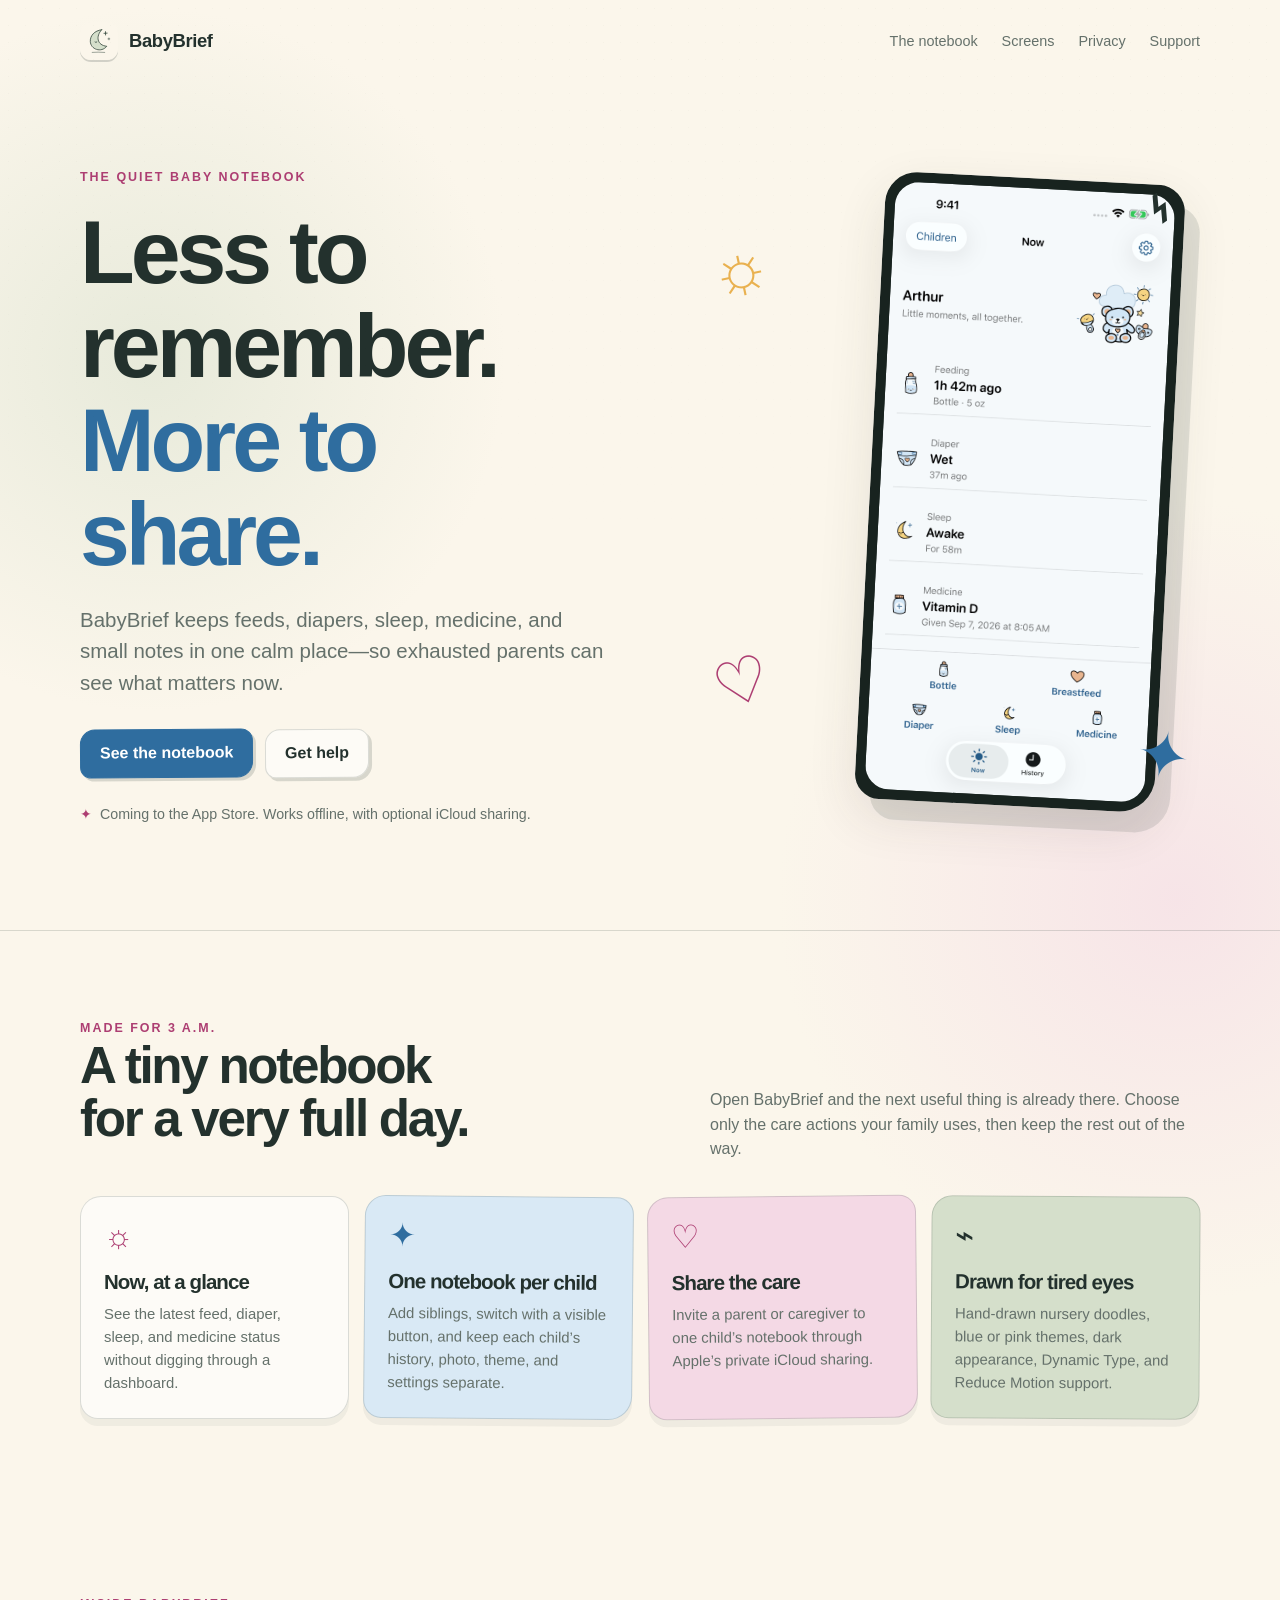
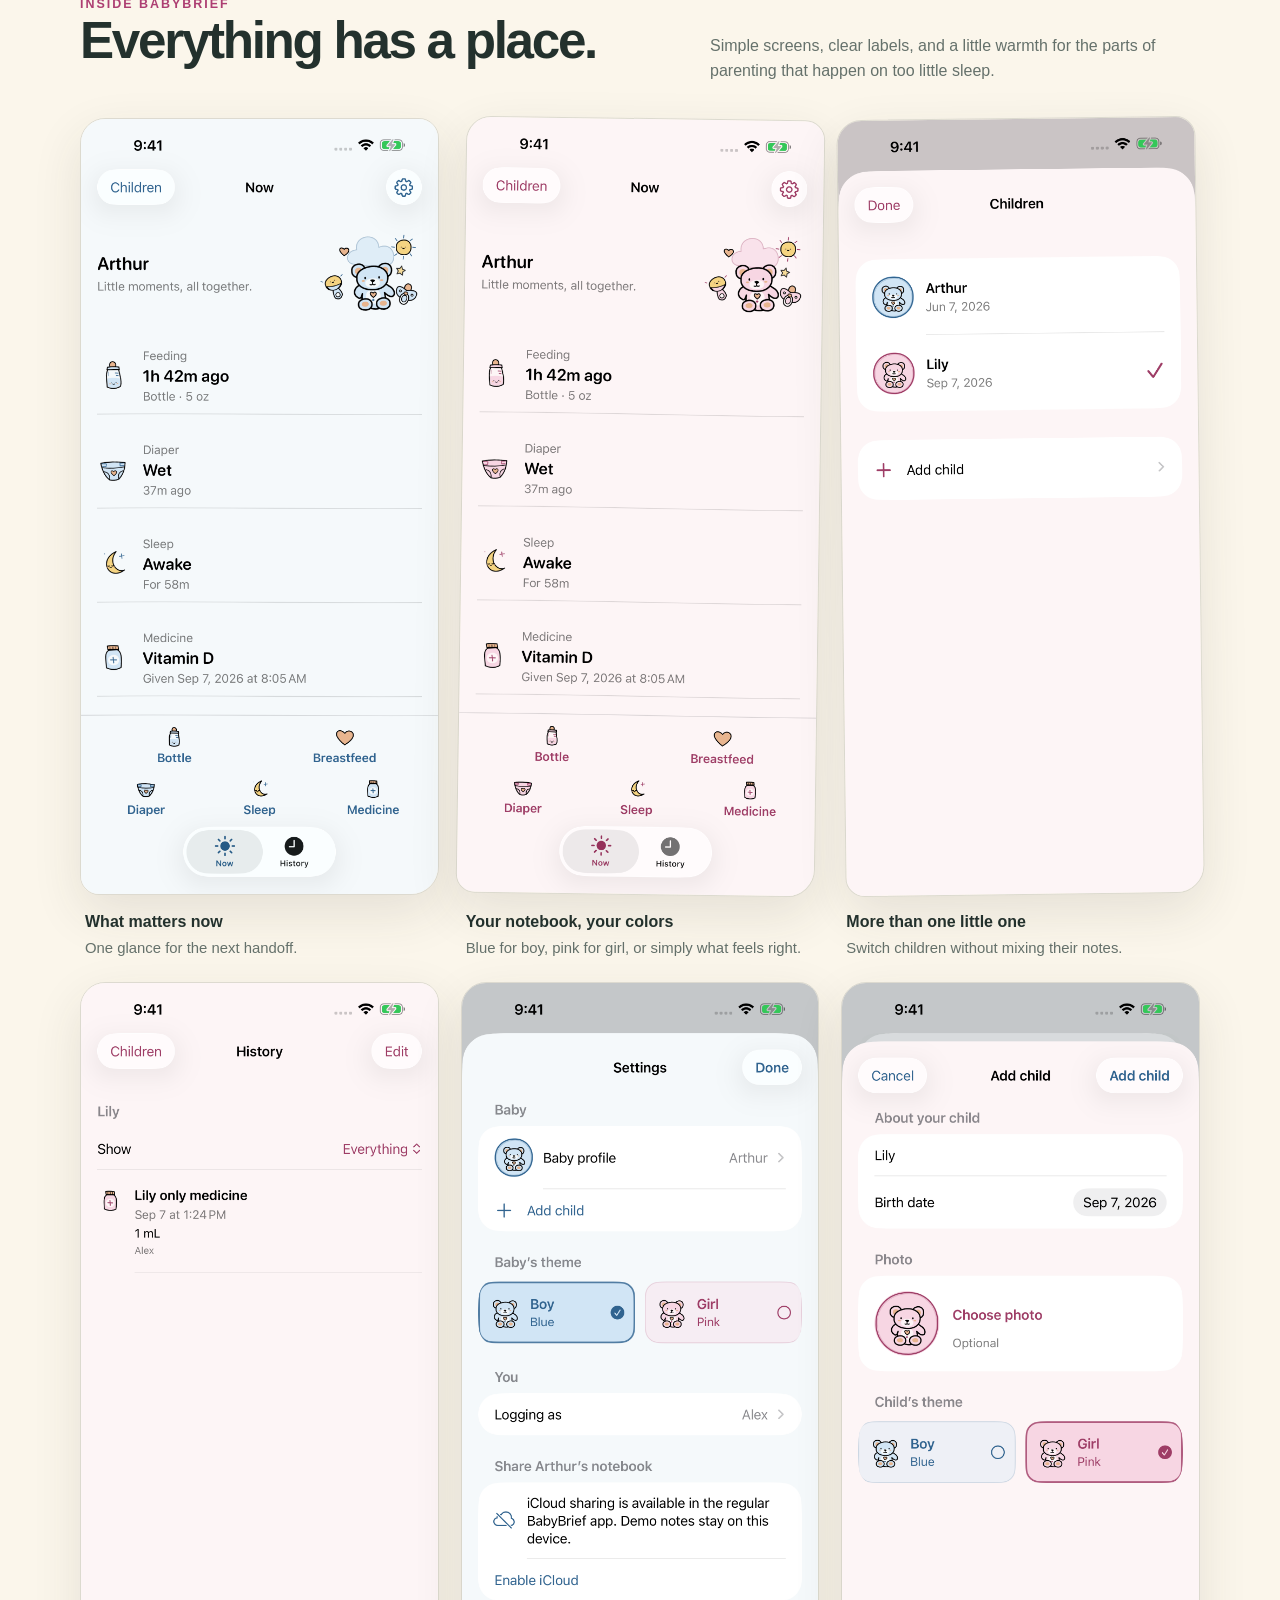
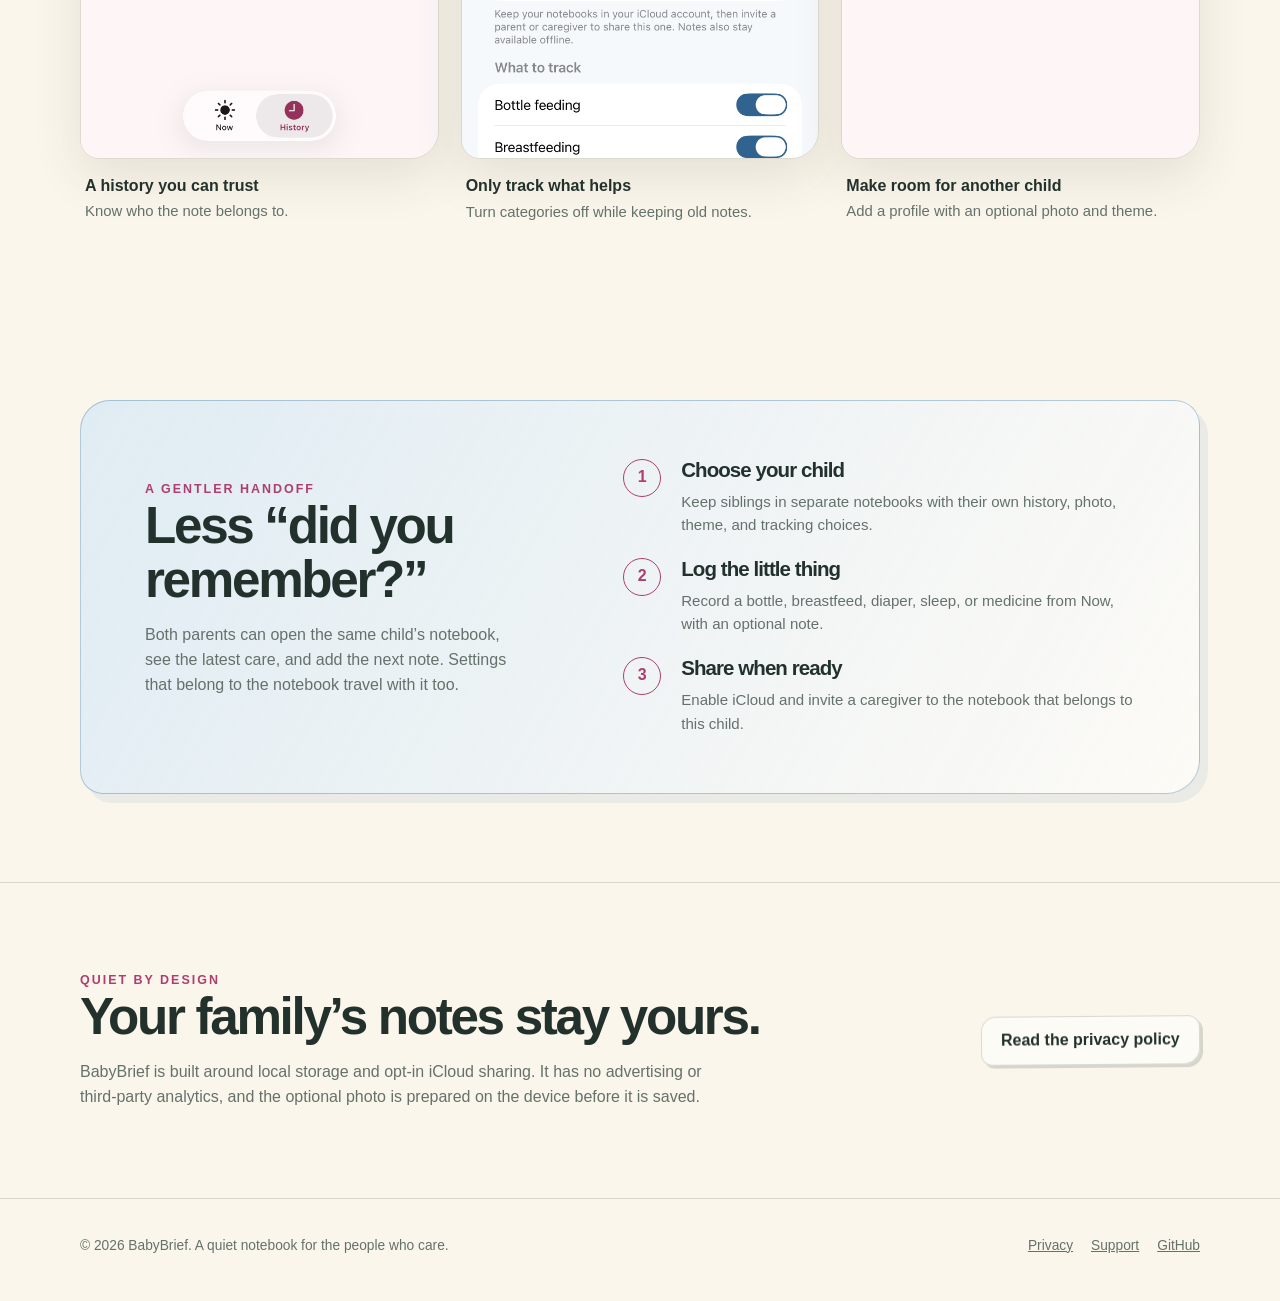
==== site/index.html @ 27a8ae70 "Publish BabyBrief website, privacy policy, and support" ====
<!doctype html>
<html lang="en">
<head>
  <meta charset="utf-8">
  <meta name="viewport" content="width=device-width, initial-scale=1">
  <meta name="theme-color" content="#fbf6eb">
  <meta name="description" content="BabyBrief is a quiet baby notebook for exhausted parents and caregivers. See what matters now, share one notebook per child, and keep the details together.">
  <meta property="og:title" content="BabyBrief — a quieter baby notebook">
  <meta property="og:description" content="Feeds, diapers, sleep, medicine, and the little notes parents need to share.">
  <meta property="og:type" content="website">
  <meta property="og:image" content="https://xwhiptail.github.io/babybrief-site/assets/app-icon.png">
  <link rel="canonical" href="https://xwhiptail.github.io/babybrief-site/">
  <meta name="twitter:card" content="summary">
  <title>BabyBrief — a quieter baby notebook</title>
  <link rel="icon" href="assets/app-icon.svg" type="image/svg+xml">
  <link rel="stylesheet" href="styles.css">
</head>
<body>
  <header class="site-header wrap">
    <a class="brand" href="./" aria-label="BabyBrief home">
      <img src="assets/app-icon.svg" alt="">
      <span>BabyBrief</span>
    </a>
    <nav aria-label="Site navigation">
      <a href="#notebook">The notebook</a>
      <a href="#screens">Screens</a>
      <a href="privacy.html">Privacy</a>
      <a href="support.html">Support</a>
    </nav>
  </header>

  <main>
    <section class="hero wrap">
      <div>
        <div class="eyebrow">The quiet baby notebook</div>
        <h1>Less to remember.<br><span>More to share.</span></h1>
        <p class="lede">BabyBrief keeps feeds, diapers, sleep, medicine, and small notes in one calm place—so exhausted parents can see what matters now.</p>
        <div class="actions">
          <a class="button" href="#notebook">See the notebook</a>
          <a class="button secondary" href="support.html">Get help</a>
        </div>
        <div class="hero-note">Coming to the App Store. Works offline, with optional iCloud sharing.</div>
      </div>
      <div class="hero-art" aria-hidden="true">
        <div class="doodle sun">☼</div>
        <div class="doodle heart">♡</div>
        <div class="doodle star">✦</div>
        <div class="doodle line">⌁</div>
        <div class="hero-phone"><img src="assets/now-light.png" alt=""></div>
      </div>
    </section>

    <section id="notebook" class="section kickered">
      <div class="wrap">
        <div class="section-intro">
          <div>
            <div class="eyebrow">Made for 3 a.m.</div>
            <h2>A tiny notebook<br>for a very full day.</h2>
          </div>
          <p>Open BabyBrief and the next useful thing is already there. Choose only the care actions your family uses, then keep the rest out of the way.</p>
        </div>
        <div class="feature-grid">
          <article class="feature">
            <span class="feature-mark" aria-hidden="true">☼</span>
            <h3>Now, at a glance</h3>
            <p>See the latest feed, diaper, sleep, and medicine status without digging through a dashboard.</p>
          </article>
          <article class="feature">
            <span class="feature-mark" aria-hidden="true">✦</span>
            <h3>One notebook per child</h3>
            <p>Add siblings, switch with a visible button, and keep each child’s history, photo, theme, and settings separate.</p>
          </article>
          <article class="feature">
            <span class="feature-mark" aria-hidden="true">♡</span>
            <h3>Share the care</h3>
            <p>Invite a parent or caregiver to one child’s notebook through Apple’s private iCloud sharing.</p>
          </article>
          <article class="feature">
            <span class="feature-mark" aria-hidden="true">⌁</span>
            <h3>Drawn for tired eyes</h3>
            <p>Hand-drawn nursery doodles, blue or pink themes, dark appearance, Dynamic Type, and Reduce Motion support.</p>
          </article>
        </div>
      </div>
    </section>

    <section id="screens" class="section">
      <div class="wrap">
        <div class="section-intro">
          <div>
            <div class="eyebrow">Inside BabyBrief</div>
            <h2>Everything has a place.</h2>
          </div>
          <p>Simple screens, clear labels, and a little warmth for the parts of parenting that happen on too little sleep.</p>
        </div>
        <div class="screens">
          <figure class="screen-card">
            <img src="assets/now-light.png" alt="BabyBrief Now screen showing status rows and direct care actions" loading="lazy">
            <figcaption><strong>What matters now</strong>One glance for the next handoff.</figcaption>
          </figure>
          <figure class="screen-card">
            <img src="assets/now-pink.png" alt="BabyBrief pink notebook theme with hand-drawn nursery doodles" loading="lazy">
            <figcaption><strong>Your notebook, your colors</strong>Blue for boy, pink for girl, or simply what feels right.</figcaption>
          </figure>
          <figure class="screen-card">
            <img src="assets/children.png" alt="BabyBrief Children picker showing two separate child profiles" loading="lazy">
            <figcaption><strong>More than one little one</strong>Switch children without mixing their notes.</figcaption>
          </figure>
          <figure class="screen-card">
            <img src="assets/history-second-child.png" alt="BabyBrief History screen showing a child name and a medicine note" loading="lazy">
            <figcaption><strong>A history you can trust</strong>Know who the note belongs to.</figcaption>
          </figure>
          <figure class="screen-card">
            <img src="assets/settings-tracking.png" alt="BabyBrief Settings screen with tracking choices" loading="lazy">
            <figcaption><strong>Only track what helps</strong>Turn categories off while keeping old notes.</figcaption>
          </figure>
          <figure class="screen-card">
            <img src="assets/add-child.png" alt="BabyBrief Add child screen with photo and theme choices" loading="lazy">
            <figcaption><strong>Make room for another child</strong>Add a profile with an optional photo and theme.</figcaption>
          </figure>
        </div>
      </div>
    </section>

    <section class="section wrap">
      <div class="story">
        <div>
          <div class="eyebrow">A gentler handoff</div>
          <h2>Less “did you remember?”</h2>
          <p>Both parents can open the same child’s notebook, see the latest care, and add the next note. Settings that belong to the notebook travel with it too.</p>
        </div>
        <div class="steps">
          <div class="step"><span class="step-number">1</span><div><h3>Choose your child</h3><p>Keep siblings in separate notebooks with their own history, photo, theme, and tracking choices.</p></div></div>
          <div class="step"><span class="step-number">2</span><div><h3>Log the little thing</h3><p>Record a bottle, breastfeed, diaper, sleep, or medicine from Now, with an optional note.</p></div></div>
          <div class="step"><span class="step-number">3</span><div><h3>Share when ready</h3><p>Enable iCloud and invite a caregiver to the notebook that belongs to this child.</p></div></div>
        </div>
      </div>
    </section>

    <section class="section kickered">
      <div class="wrap privacy-callout">
        <div>
          <div class="eyebrow">Quiet by design</div>
          <h2>Your family’s notes stay yours.</h2>
          <p>BabyBrief is built around local storage and opt-in iCloud sharing. It has no advertising or third-party analytics, and the optional photo is prepared on the device before it is saved.</p>
        </div>
        <a class="button secondary" href="privacy.html">Read the privacy policy</a>
      </div>
    </section>
  </main>

  <footer class="site-footer">
    <div class="wrap footer-row">
      <p>© 2026 BabyBrief. A quiet notebook for the people who care.</p>
      <div class="footer-links"><a href="privacy.html">Privacy</a><a href="support.html">Support</a><a href="https://github.com/xwhiptail/babybrief-site">GitHub</a></div>
    </div>
  </footer>
</body>
</html>
---- site/styles.css ----
:root {
  --paper: #fbf6eb;
  --paper-deep: #f2e9da;
  --ink: #23312d;
  --muted: #65716b;
  --blue: #2f6d9f;
  --blue-soft: #d9e9f5;
  --pink: #ad3e72;
  --pink-soft: #f4d9e5;
  --sage: #d5dfcb;
  --line: rgba(35, 49, 45, 0.16);
  --shadow: 0 18px 50px rgba(59, 58, 49, 0.11);
  color: var(--ink);
  background: var(--paper);
  font-family: ui-rounded, "SF Pro Rounded", -apple-system, BlinkMacSystemFont, "Segoe UI", sans-serif;
  font-synthesis: none;
  text-rendering: optimizeLegibility;
}

* { box-sizing: border-box; }

html { scroll-behavior: smooth; }

body {
  margin: 0;
  min-width: 320px;
  background:
    radial-gradient(circle at 12% 8%, rgba(213, 223, 203, 0.52), transparent 22rem),
    radial-gradient(circle at 92% 20%, rgba(244, 217, 229, 0.62), transparent 25rem),
    var(--paper);
  line-height: 1.55;
}

body::before {
  content: "";
  position: fixed;
  inset: 0;
  pointer-events: none;
  opacity: 0.24;
  background-image: radial-gradient(rgba(35, 49, 45, 0.11) 0.7px, transparent 0.7px);
  background-size: 17px 17px;
  mask-image: linear-gradient(to bottom, black, transparent 70%);
}

a { color: inherit; }

.wrap {
  width: min(1120px, calc(100% - 40px));
  margin-inline: auto;
}

.site-header {
  display: flex;
  align-items: center;
  justify-content: space-between;
  gap: 24px;
  padding: 22px 0;
}

.brand {
  display: inline-flex;
  align-items: center;
  gap: 11px;
  color: var(--ink);
  font-size: 1.15rem;
  font-weight: 750;
  letter-spacing: -0.02em;
  text-decoration: none;
}

.brand img { width: 38px; height: 38px; border-radius: 11px; box-shadow: 0 2px 0 rgba(35, 49, 45, 0.18); }

nav { display: flex; align-items: center; gap: 24px; color: var(--muted); font-size: 0.9rem; }
nav a { text-decoration: none; }
nav a:hover, nav a:focus-visible { color: var(--pink); }

.hero {
  display: grid;
  grid-template-columns: minmax(0, 1.03fr) minmax(300px, 0.97fr);
  align-items: center;
  gap: clamp(36px, 7vw, 88px);
  min-height: 650px;
  padding: 72px 0 90px;
}

.eyebrow {
  color: var(--pink);
  font-size: 0.78rem;
  font-weight: 800;
  letter-spacing: 0.16em;
  text-transform: uppercase;
}

h1, h2, h3, p { margin-top: 0; }
h1, h2, h3 { letter-spacing: -0.045em; line-height: 1.05; }
h1 { max-width: 680px; margin: 18px 0 22px; font-size: clamp(3.2rem, 7vw, 6.4rem); font-weight: 780; }
h1 span { color: var(--blue); }
h2 { margin-bottom: 16px; font-size: clamp(2.1rem, 4vw, 3.45rem); }
h3 { margin-bottom: 10px; font-size: 1.28rem; }

.lede { max-width: 590px; margin-bottom: 30px; color: var(--muted); font-size: clamp(1.08rem, 1.7vw, 1.28rem); }

.actions { display: flex; flex-wrap: wrap; align-items: center; gap: 12px; }
.button {
  display: inline-flex;
  align-items: center;
  justify-content: center;
  min-height: 47px;
  padding: 11px 19px;
  border: 1.5px solid var(--blue);
  border-radius: 15px 12px 16px 11px;
  background: var(--blue);
  color: #fff;
  font-weight: 750;
  text-decoration: none;
  box-shadow: 3px 3px 0 rgba(35, 49, 45, 0.16);
  transform: rotate(-0.45deg);
  transition: transform 160ms ease, box-shadow 160ms ease;
}
.button:hover, .button:focus-visible { transform: translateY(-2px) rotate(0.2deg); box-shadow: 5px 6px 0 rgba(35, 49, 45, 0.16); }
.button.secondary { border-color: var(--line); background: rgba(255, 255, 255, 0.55); color: var(--ink); }

.hero-note {
  display: inline-flex;
  gap: 8px;
  margin-top: 25px;
  color: var(--muted);
  font-size: 0.89rem;
}
.hero-note::before { content: "✦"; color: var(--pink); }

.hero-art { position: relative; padding: 24px 0 34px; }
.hero-phone {
  position: relative;
  margin: 0 6% 0 auto;
  width: min(300px, 74%);
  padding: 9px;
  border: 1px solid rgba(35, 49, 45, 0.2);
  border-radius: 32px 27px 36px 25px;
  background: #18231f;
  box-shadow: 16px 20px 0 rgba(35, 49, 45, 0.12), var(--shadow);
  transform: rotate(3deg);
}
.hero-phone img { display: block; width: 100%; height: auto; border-radius: 24px; }
.doodle { position: absolute; z-index: 2; user-select: none; }
.doodle.sun { left: 2%; top: 9%; color: #e9b14f; font-size: 4.2rem; transform: rotate(-12deg); }
.doodle.heart { left: 3%; bottom: 16%; color: var(--pink); font-size: 3.9rem; transform: rotate(-18deg); }
.doodle.star { right: 2%; bottom: 5%; color: var(--blue); font-size: 4rem; transform: rotate(13deg); }
.doodle.line { right: 4%; top: 1%; color: var(--ink); font-size: 3.7rem; transform: rotate(55deg); }

.section { padding: 88px 0; }
.section.kickered { border-top: 1px solid var(--line); }
.section-intro { display: flex; justify-content: space-between; align-items: end; gap: 34px; margin-bottom: 34px; }
.section-intro p { max-width: 490px; margin-bottom: 0; color: var(--muted); }

.feature-grid { display: grid; grid-template-columns: repeat(4, 1fr); gap: 15px; }
.feature {
  min-height: 210px;
  padding: 23px;
  border: 1px solid var(--line);
  border-radius: 21px 17px 24px 18px;
  background: rgba(255, 255, 255, 0.6);
  box-shadow: 0 7px 0 rgba(35, 49, 45, 0.05);
}
.feature:nth-child(2) { background: var(--blue-soft); transform: rotate(0.55deg); }
.feature:nth-child(3) { background: var(--pink-soft); transform: rotate(-0.6deg); }
.feature:nth-child(4) { background: var(--sage); transform: rotate(0.35deg); }
.feature-mark { display: block; height: 36px; margin-bottom: 15px; color: var(--pink); font-size: 2rem; line-height: 1; }
.feature:nth-child(2) .feature-mark { color: var(--blue); }
.feature:nth-child(4) .feature-mark { color: var(--ink); }
.feature p { margin-bottom: 0; color: var(--muted); font-size: 0.93rem; }

.screens { display: grid; grid-template-columns: repeat(3, 1fr); gap: 22px; align-items: start; }
.screen-card { margin: 0; }
.screen-card img {
  display: block;
  width: 100%;
  border: 1px solid rgba(35, 49, 45, 0.14);
  border-radius: 25px 20px 28px 19px;
  box-shadow: var(--shadow);
}
.screen-card:nth-child(2) img { transform: rotate(0.8deg); }
.screen-card:nth-child(3) img { transform: rotate(-0.7deg); }
.screen-card figcaption { padding: 15px 5px 0; color: var(--muted); font-size: 0.93rem; }
.screen-card figcaption strong { display: block; margin-bottom: 2px; color: var(--ink); font-size: 1rem; }

.story {
  display: grid;
  grid-template-columns: 0.85fr 1.15fr;
  gap: clamp(35px, 8vw, 100px);
  align-items: center;
  padding: 58px clamp(24px, 5vw, 70px);
  border: 1.5px solid rgba(47, 109, 159, 0.35);
  border-radius: 30px 25px 34px 23px;
  background: linear-gradient(120deg, rgba(217, 233, 245, 0.82), rgba(255, 255, 255, 0.55));
  box-shadow: 8px 9px 0 rgba(47, 109, 159, 0.08);
}
.story p { color: var(--muted); }
.steps { display: grid; gap: 21px; }
.step { display: grid; grid-template-columns: 42px 1fr; gap: 16px; align-items: start; }
.step-number { display: grid; place-items: center; width: 38px; height: 38px; border: 1.5px solid var(--pink); border-radius: 50%; color: var(--pink); font-weight: 800; }
.step p { margin-bottom: 0; font-size: 0.94rem; }

.privacy-callout { display: grid; grid-template-columns: 1fr auto; gap: 26px; align-items: center; }
.privacy-callout p { max-width: 650px; margin-bottom: 0; color: var(--muted); }

.site-footer { padding: 36px 0 45px; border-top: 1px solid var(--line); color: var(--muted); font-size: 0.86rem; }
.footer-row { display: flex; justify-content: space-between; gap: 22px; }
.footer-row p { margin-bottom: 0; }
.footer-links { display: flex; gap: 18px; }

.policy { max-width: 780px; padding: 70px 0 90px; }
.policy h1 { margin-bottom: 14px; font-size: clamp(2.7rem, 6vw, 5rem); }
.policy .updated { color: var(--muted); }
.policy h2 { margin-top: 46px; font-size: 1.75rem; }
.policy p, .policy li { color: #4f5b55; }
.policy ul { padding-left: 1.25rem; }
.policy a { color: var(--blue); }

:focus-visible { outline: 3px solid #e5a62f; outline-offset: 4px; }

@media (max-width: 850px) {
  .hero { grid-template-columns: 1fr; min-height: auto; padding-top: 52px; }
  .hero-art { max-width: 580px; width: 100%; margin: 0 auto; }
  .feature-grid { grid-template-columns: repeat(2, 1fr); }
  .story { grid-template-columns: 1fr; }
  .privacy-callout { grid-template-columns: 1fr; }
}

@media (max-width: 580px) {
  .wrap { width: min(calc(100% - 28px), 1120px); }
  .site-header { align-items: flex-start; flex-wrap: wrap; gap: 14px; }
  nav { gap: 12px; font-size: 0.78rem; }
  nav a:nth-child(2) { display: none; }
  h1 { font-size: clamp(2.9rem, 15vw, 4.5rem); }
  .hero { padding: 38px 0 55px; }
  .hero-phone { margin-right: 8%; width: min(255px, 78%); }
  .doodle.sun { font-size: 3rem; }
  .doodle.heart { font-size: 2.8rem; }
  .doodle.star { font-size: 3rem; }
  .feature-grid, .screens { grid-template-columns: 1fr; }
  .section { padding: 62px 0; }
  .section-intro { display: block; }
  .section-intro p { margin-top: 16px; }
  .footer-row { display: block; }
  .footer-links { margin-top: 12px; }
}

@media (prefers-reduced-motion: reduce) {
  *, *::before, *::after { scroll-behavior: auto !important; transition: none !important; }
}
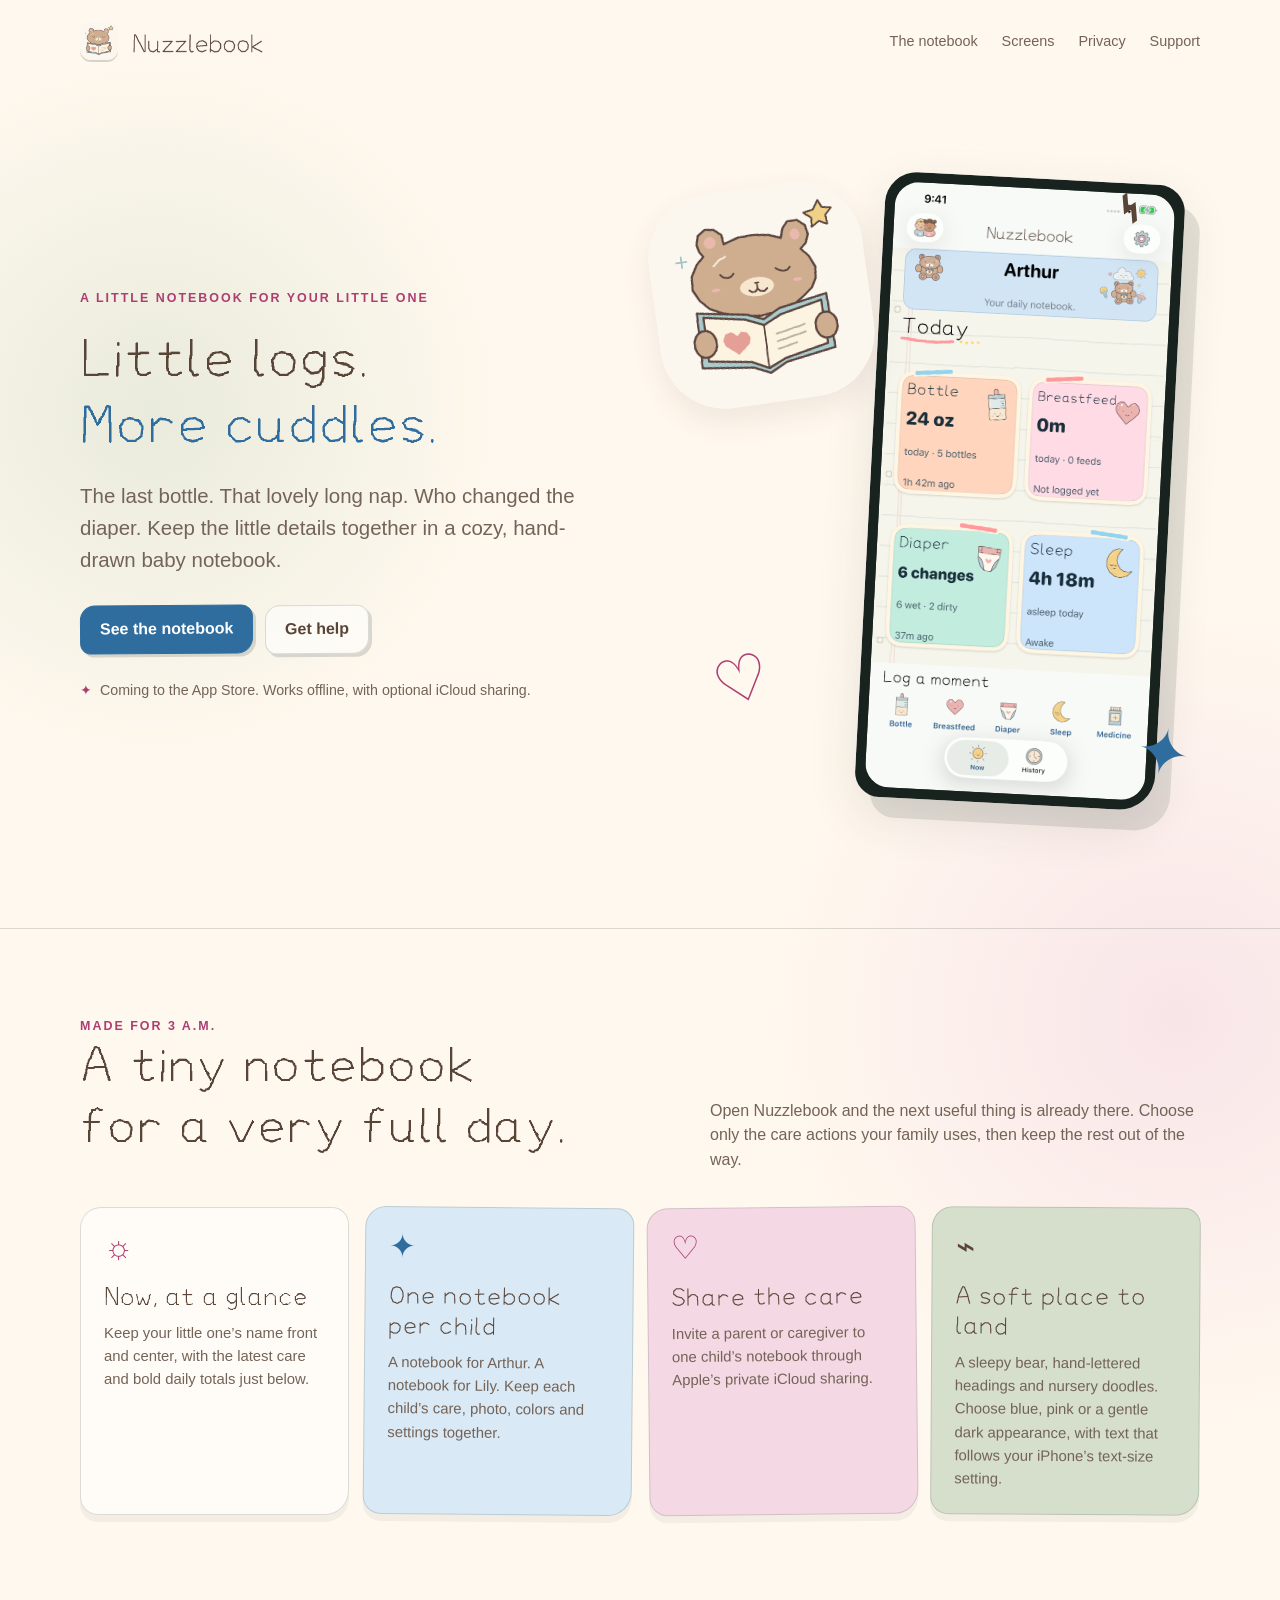
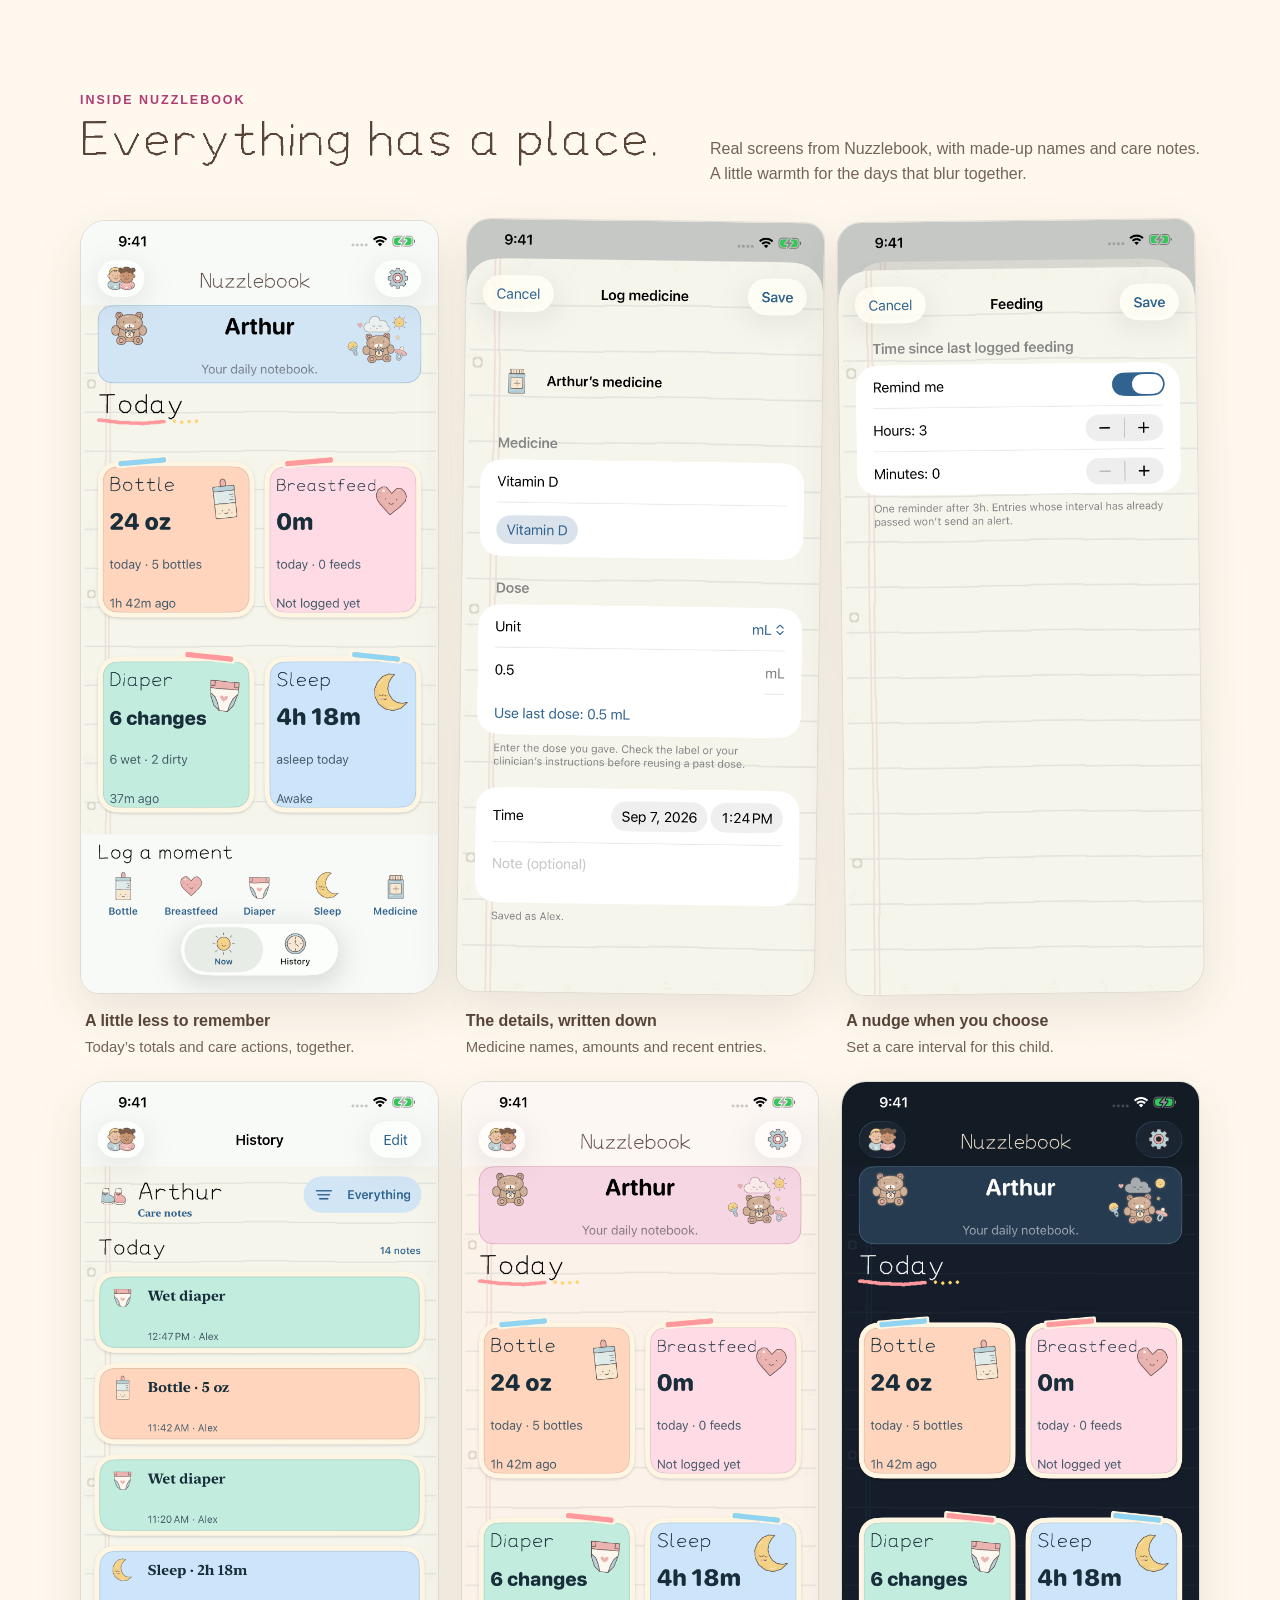
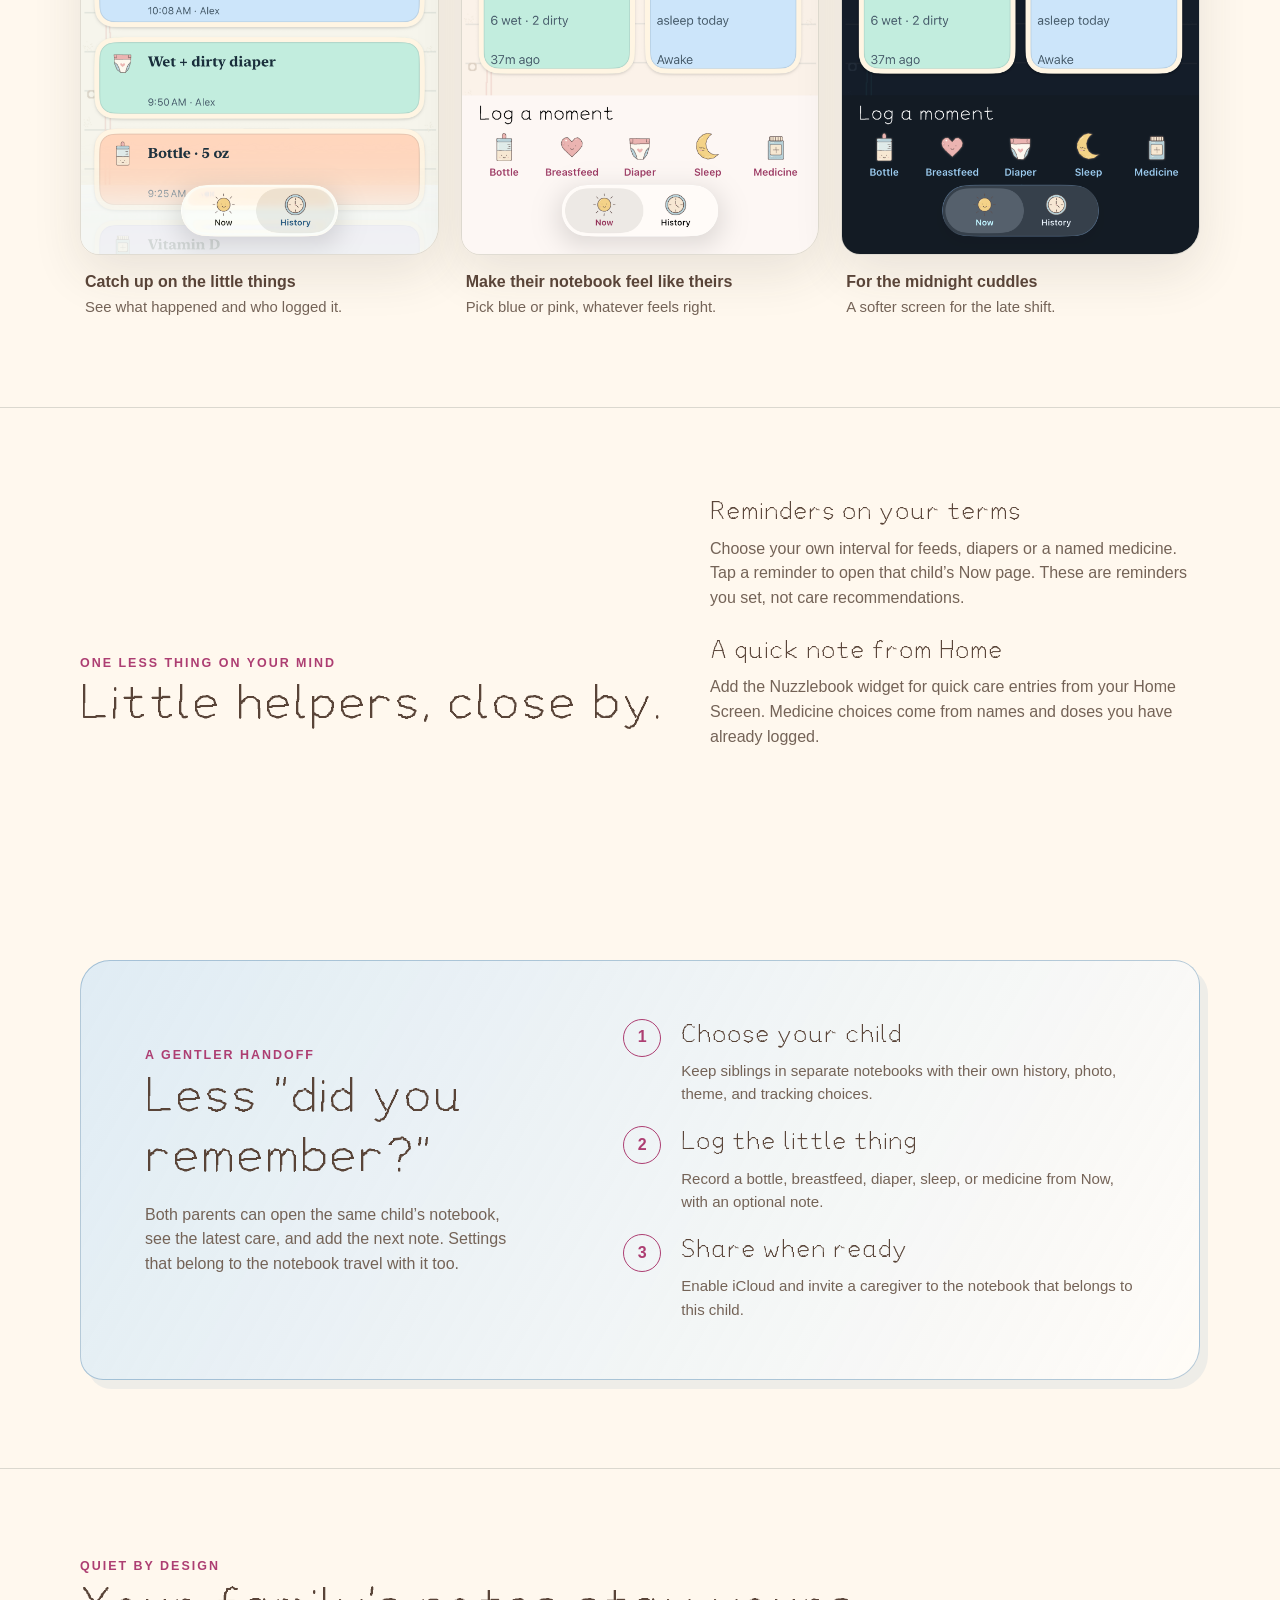
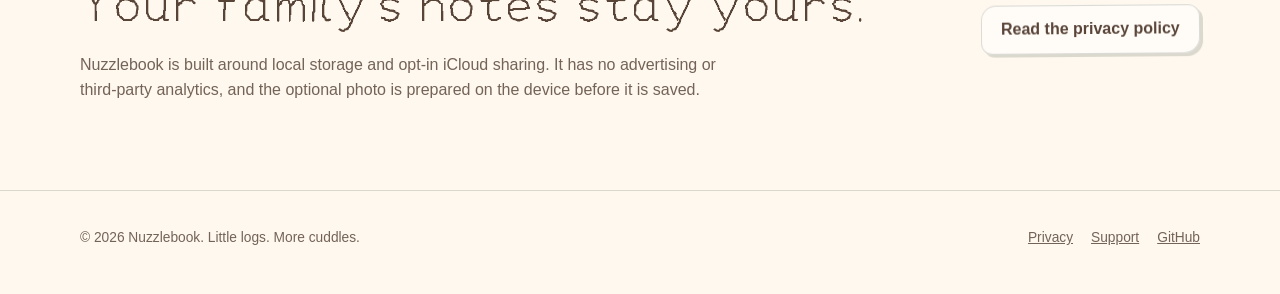
==== commit b8f23448: "Rebrand public site as Nuzzlebook with updated care screens" ====
--- a/site/index.html
+++ b/site/index.html
@@ -3,23 +3,23 @@
 <head>
   <meta charset="utf-8">
   <meta name="viewport" content="width=device-width, initial-scale=1">
-  <meta name="theme-color" content="#fbf6eb">
-  <meta name="description" content="BabyBrief is a quiet baby notebook for exhausted parents and caregivers. See what matters now, share one notebook per child, and keep the details together.">
-  <meta property="og:title" content="BabyBrief — a quieter baby notebook">
-  <meta property="og:description" content="Feeds, diapers, sleep, medicine, and the little notes parents need to share.">
+  <meta name="theme-color" content="#fff8ee">
+  <meta name="description" content="A cozy, hand-drawn baby tracker for feeds, sleep, diapers, medicine and shared care. Little logs. More cuddles.">
+  <meta property="og:title" content="Nuzzlebook — little logs, more cuddles">
+  <meta property="og:description" content="A little notebook for your little one. Log care, choose reminders and share the day with the people who help.">
   <meta property="og:type" content="website">
   <meta property="og:image" content="https://xwhiptail.github.io/babybrief-site/assets/app-icon.png">
   <link rel="canonical" href="https://xwhiptail.github.io/babybrief-site/">
   <meta name="twitter:card" content="summary">
-  <title>BabyBrief — a quieter baby notebook</title>
-  <link rel="icon" href="assets/app-icon.svg" type="image/svg+xml">
-  <link rel="stylesheet" href="styles.css">
+  <title>Nuzzlebook — little logs, more cuddles</title>
+  <link rel="icon" href="assets/app-icon.png?v=fe44224a40" type="image/png">
+  <link rel="stylesheet" href="styles.css?v=25c2ee9012">
 </head>
 <body>
   <header class="site-header wrap">
-    <a class="brand" href="./" aria-label="BabyBrief home">
-      <img src="assets/app-icon.svg" alt="">
-      <span>BabyBrief</span>
+    <a class="brand" href="./" aria-label="Nuzzlebook home">
+      <img src="assets/app-icon.png?v=fe44224a40" alt="">
+      <img class="brand-wordmark" src="assets/nuzzlebook-wordmark.png?v=e72439613a" alt="Nuzzlebook">
     </a>
     <nav aria-label="Site navigation">
       <a href="#notebook">The notebook</a>
@@ -32,9 +32,9 @@
   <main>
     <section class="hero wrap">
       <div>
-        <div class="eyebrow">The quiet baby notebook</div>
-        <h1>Less to remember.<br><span>More to share.</span></h1>
-        <p class="lede">BabyBrief keeps feeds, diapers, sleep, medicine, and small notes in one calm place—so exhausted parents can see what matters now.</p>
+        <div class="eyebrow">A little notebook for your little one</div>
+        <h1>Little logs.<br><span>More cuddles.</span></h1>
+        <p class="lede">The last bottle. That lovely long nap. Who changed the diaper. Keep the little details together in a cozy, hand-drawn baby notebook.</p>
         <div class="actions">
           <a class="button" href="#notebook">See the notebook</a>
           <a class="button secondary" href="support.html">Get help</a>
@@ -42,11 +42,11 @@
         <div class="hero-note">Coming to the App Store. Works offline, with optional iCloud sharing.</div>
       </div>
       <div class="hero-art" aria-hidden="true">
-        <div class="doodle sun">☼</div>
+        <img class="cuddle-bear" src="assets/app-icon.png?v=fe44224a40" alt="">
         <div class="doodle heart">♡</div>
         <div class="doodle star">✦</div>
         <div class="doodle line">⌁</div>
-        <div class="hero-phone"><img src="assets/now-light.png" alt=""></div>
+        <div class="hero-phone"><img src="assets/now-light.png?v=51f10077e5" alt=""></div>
       </div>
     </section>
 
@@ -57,18 +57,18 @@
             <div class="eyebrow">Made for 3 a.m.</div>
             <h2>A tiny notebook<br>for a very full day.</h2>
           </div>
-          <p>Open BabyBrief and the next useful thing is already there. Choose only the care actions your family uses, then keep the rest out of the way.</p>
+          <p>Open Nuzzlebook and the next useful thing is already there. Choose only the care actions your family uses, then keep the rest out of the way.</p>
         </div>
         <div class="feature-grid">
           <article class="feature">
             <span class="feature-mark" aria-hidden="true">☼</span>
             <h3>Now, at a glance</h3>
-            <p>See the latest feed, diaper, sleep, and medicine status without digging through a dashboard.</p>
+            <p>Keep your little one’s name front and center, with the latest care and bold daily totals just below.</p>
           </article>
           <article class="feature">
             <span class="feature-mark" aria-hidden="true">✦</span>
             <h3>One notebook per child</h3>
-            <p>Add siblings, switch with a visible button, and keep each child’s history, photo, theme, and settings separate.</p>
+            <p>A notebook for Arthur. A notebook for Lily. Keep each child’s care, photo, colors and settings together.</p>
           </article>
           <article class="feature">
             <span class="feature-mark" aria-hidden="true">♡</span>
@@ -77,8 +77,8 @@
           </article>
           <article class="feature">
             <span class="feature-mark" aria-hidden="true">⌁</span>
-            <h3>Drawn for tired eyes</h3>
-            <p>Hand-drawn nursery doodles, blue or pink themes, dark appearance, Dynamic Type, and Reduce Motion support.</p>
+            <h3>A soft place to land</h3>
+            <p>A sleepy bear, hand-lettered headings and nursery doodles. Choose blue, pink or a gentle dark appearance, with text that follows your iPhone’s text-size setting.</p>
           </article>
         </div>
       </div>
@@ -88,36 +88,46 @@
       <div class="wrap">
         <div class="section-intro">
           <div>
-            <div class="eyebrow">Inside BabyBrief</div>
+            <div class="eyebrow">Inside Nuzzlebook</div>
             <h2>Everything has a place.</h2>
           </div>
-          <p>Simple screens, clear labels, and a little warmth for the parts of parenting that happen on too little sleep.</p>
+          <p>Real screens from Nuzzlebook, with made-up names and care notes. A little warmth for the days that blur together.</p>
         </div>
         <div class="screens">
           <figure class="screen-card">
-            <img src="assets/now-light.png" alt="BabyBrief Now screen showing status rows and direct care actions" loading="lazy">
-            <figcaption><strong>What matters now</strong>One glance for the next handoff.</figcaption>
+            <img src="assets/now-light.png?v=51f10077e5" alt="Nuzzlebook Now screen with Arthur’s centered name, care actions and daily totals" width="1284" height="2778" loading="lazy">
+            <figcaption><strong>A little less to remember</strong>Today’s totals and care actions, together.</figcaption>
           </figure>
           <figure class="screen-card">
-            <img src="assets/now-pink.png" alt="BabyBrief pink notebook theme with hand-drawn nursery doodles" loading="lazy">
-            <figcaption><strong>Your notebook, your colors</strong>Blue for boy, pink for girl, or simply what feels right.</figcaption>
+            <img src="assets/medicine.png?v=c25ae0baf4" alt="Nuzzlebook medicine form with a recent medicine name and a dose explicitly chosen by the user" width="1284" height="2778" loading="lazy">
+            <figcaption><strong>The details, written down</strong>Medicine names, amounts and recent entries.</figcaption>
           </figure>
           <figure class="screen-card">
-            <img src="assets/children.png" alt="BabyBrief Children picker showing two separate child profiles" loading="lazy">
-            <figcaption><strong>More than one little one</strong>Switch children without mixing their notes.</figcaption>
+            <img src="assets/reminders.png?v=496fe423f9" alt="Nuzzlebook feeding reminder editor set to an example three-hour interval" width="1284" height="2778" loading="lazy">
+            <figcaption><strong>A nudge when you choose</strong>Set a care interval for this child.</figcaption>
           </figure>
           <figure class="screen-card">
-            <img src="assets/history-second-child.png" alt="BabyBrief History screen showing a child name and a medicine note" loading="lazy">
-            <figcaption><strong>A history you can trust</strong>Know who the note belongs to.</figcaption>
+            <img src="assets/history.png?v=405455d9fb" alt="Arthur’s care history in Nuzzlebook" width="1284" height="2778" loading="lazy">
+            <figcaption><strong>Catch up on the little things</strong>See what happened and who logged it.</figcaption>
           </figure>
           <figure class="screen-card">
-            <img src="assets/settings-tracking.png" alt="BabyBrief Settings screen with tracking choices" loading="lazy">
-            <figcaption><strong>Only track what helps</strong>Turn categories off while keeping old notes.</figcaption>
+            <img src="assets/now-pink.png?v=d06da15837" alt="Nuzzlebook pink notebook with a centered child heading" width="1284" height="2778" loading="lazy">
+            <figcaption><strong>Make their notebook feel like theirs</strong>Pick blue or pink, whatever feels right.</figcaption>
           </figure>
           <figure class="screen-card">
-            <img src="assets/add-child.png" alt="BabyBrief Add child screen with photo and theme choices" loading="lazy">
-            <figcaption><strong>Make room for another child</strong>Add a profile with an optional photo and theme.</figcaption>
+            <img src="assets/now-dark.png?v=885a15ee50" alt="Nuzzlebook Now screen in dark appearance" width="1284" height="2778" loading="lazy">
+            <figcaption><strong>For the midnight cuddles</strong>A softer screen for the late shift.</figcaption>
           </figure>
+        </div>
+      </div>
+    </section>
+
+    <section class="section kickered">
+      <div class="wrap section-intro">
+        <div><div class="eyebrow">One less thing on your mind</div><h2>Little helpers, close by.</h2></div>
+        <div class="helpers">
+          <h3>Reminders on your terms</h3><p>Choose your own interval for feeds, diapers or a named medicine. Tap a reminder to open that child’s Now page. These are reminders you set, not care recommendations.</p>
+          <h3>A quick note from Home</h3><p>Add the Nuzzlebook widget for quick care entries from your Home Screen. Medicine choices come from names and doses you have already logged.</p>
         </div>
       </div>
     </section>
@@ -142,7 +152,7 @@
         <div>
           <div class="eyebrow">Quiet by design</div>
           <h2>Your family’s notes stay yours.</h2>
-          <p>BabyBrief is built around local storage and opt-in iCloud sharing. It has no advertising or third-party analytics, and the optional photo is prepared on the device before it is saved.</p>
+          <p>Nuzzlebook is built around local storage and opt-in iCloud sharing. It has no advertising or third-party analytics, and the optional photo is prepared on the device before it is saved.</p>
         </div>
         <a class="button secondary" href="privacy.html">Read the privacy policy</a>
       </div>
@@ -151,7 +161,7 @@
 
   <footer class="site-footer">
     <div class="wrap footer-row">
-      <p>© 2026 BabyBrief. A quiet notebook for the people who care.</p>
+      <p>© 2026 Nuzzlebook. Little logs. More cuddles.</p>
       <div class="footer-links"><a href="privacy.html">Privacy</a><a href="support.html">Support</a><a href="https://github.com/xwhiptail/babybrief-site">GitHub</a></div>
     </div>
   </footer>
--- a/site/styles.css
+++ b/site/styles.css
@@ -1,8 +1,10 @@
+@font-face { font-family: "Nuzzlebook Hand"; src: url("assets/NuzzlebookHand-Regular.woff2") format("woff2"); font-weight: 400; font-style: normal; font-display: swap; }
+
 :root {
-  --paper: #fbf6eb;
-  --paper-deep: #f2e9da;
-  --ink: #23312d;
-  --muted: #65716b;
+  --paper: #fff8ee;
+  --paper-deep: #f4e9d9;
+  --ink: #594438;
+  --muted: #746357;
   --blue: #2f6d9f;
   --blue-soft: #d9e9f5;
   --pink: #ad3e72;
@@ -130,6 +132,7 @@
 .hero-note::before { content: "✦"; color: var(--pink); }
 
 .hero-art { position: relative; padding: 24px 0 34px; }
+.cuddle-bear { position: absolute; left: -9%; top: 5%; width: 43%; z-index: 3; border-radius: 30%; transform: rotate(-8deg); box-shadow: 0 12px 30px #59443818; }
 .hero-phone {
   position: relative;
   margin: 0 6% 0 auto;
@@ -146,7 +149,7 @@
 .doodle.sun { left: 2%; top: 9%; color: #e9b14f; font-size: 4.2rem; transform: rotate(-12deg); }
 .doodle.heart { left: 3%; bottom: 16%; color: var(--pink); font-size: 3.9rem; transform: rotate(-18deg); }
 .doodle.star { right: 2%; bottom: 5%; color: var(--blue); font-size: 4rem; transform: rotate(13deg); }
-.doodle.line { right: 4%; top: 1%; color: var(--ink); font-size: 3.7rem; transform: rotate(55deg); }
+.doodle.line { right: 10%; top: 1%; color: var(--ink); font-size: 3.7rem; transform: rotate(55deg); }
 
 .section { padding: 88px 0; }
 .section.kickered { border-top: 1px solid var(--line); }
@@ -173,6 +176,7 @@
 .screens { display: grid; grid-template-columns: repeat(3, 1fr); gap: 22px; align-items: start; }
 .screen-card { margin: 0; }
 .screen-card img {
+  height: auto;
   display: block;
   width: 100%;
   border: 1px solid rgba(35, 49, 45, 0.14);
@@ -213,7 +217,7 @@
 .policy h1 { margin-bottom: 14px; font-size: clamp(2.7rem, 6vw, 5rem); }
 .policy .updated { color: var(--muted); }
 .policy h2 { margin-top: 46px; font-size: 1.75rem; }
-.policy p, .policy li { color: #4f5b55; }
+.policy p, .policy li { color: var(--muted); }
 .policy ul { padding-left: 1.25rem; }
 .policy a { color: var(--blue); }
 
@@ -249,3 +253,15 @@
 @media (prefers-reduced-motion: reduce) {
   *, *::before, *::after { scroll-behavior: auto !important; transition: none !important; }
 }
+
+
+/* Original Paint lettering is reserved for headings. */
+h1, h2, h3 { font-family: "Nuzzlebook Hand", ui-rounded, sans-serif; font-weight: 400; letter-spacing: 0; line-height: 1.18; }
+.hero h1 { font-size: clamp(2.3rem, 4.4vw, 3.5rem); }
+h3 { font-size: 1.6rem; }
+.brand .brand-wordmark { width: 148px; height: auto; border-radius: 0; box-shadow: none; }
+
+.helpers { max-width: 510px; }
+.helpers h3 { margin-top: 24px; }
+.helpers h3:first-child { margin-top: 0; }
+@media (max-width: 580px) { .cuddle-bear { left: 0; width: 38%; } }
